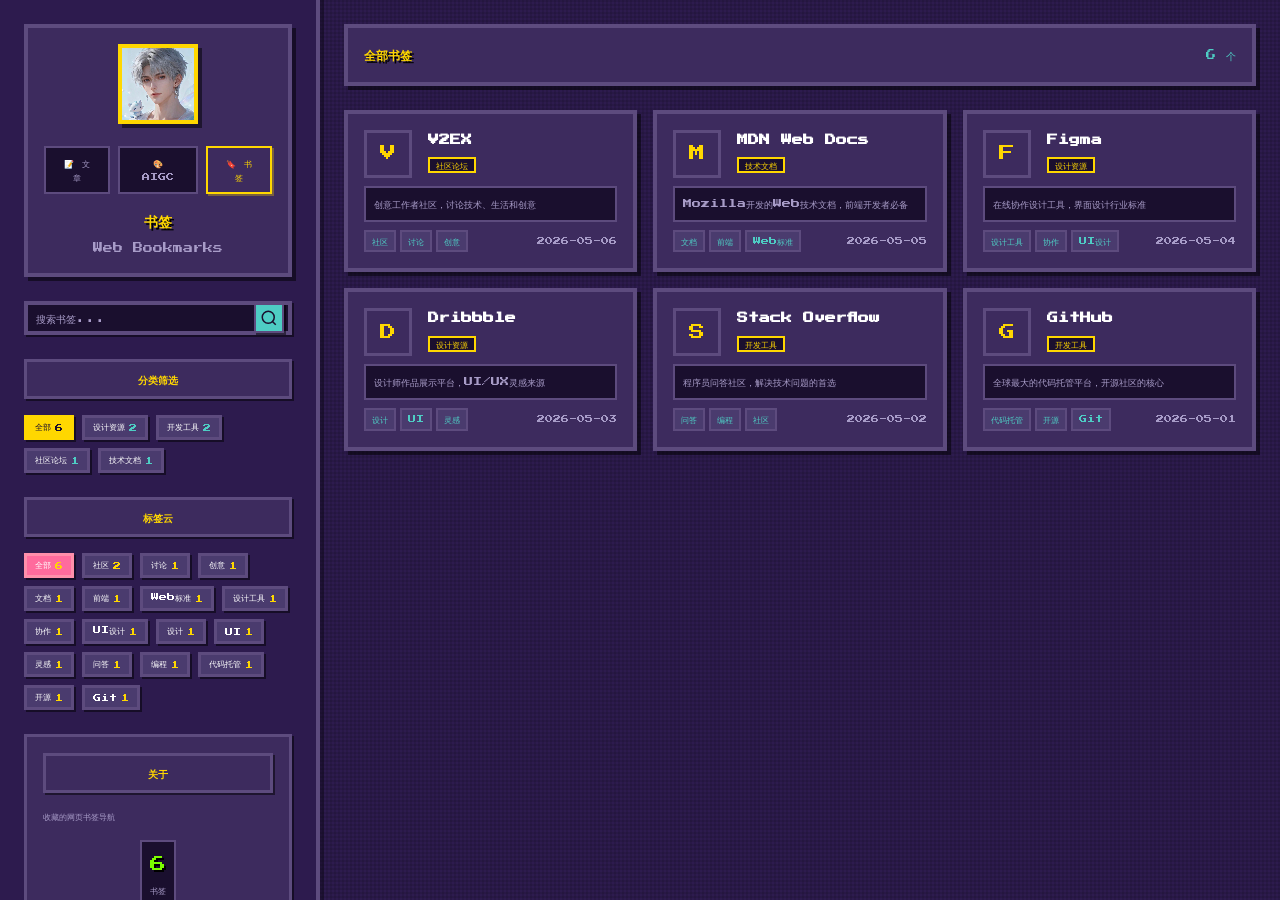
==== bookmarks.html @ ca2dcd01 "first commit" ====
<!DOCTYPE html>
<html lang="zh-CN">
<head>
  <meta charset="UTF-8">
  <meta name="viewport" content="width=device-width, initial-scale=1.0">
  <title>书签 - 我的个人博客</title>
  <link rel="stylesheet" href="css/style.css">
  <link href="https://fonts.googleapis.com/css2?family=Press+Start+2P&display=swap" rel="stylesheet">
</head>
<body>
  <div class="layout">
    <aside class="sidebar">
      <div class="sidebar-header">
        <div class="avatar-container" id="avatarContainer">
          <img src="images/avatar.png" alt="头像" class="avatar" id="avatarImg" onerror="this.style.display='none'">
        </div>
        <nav class="nav-menu">
          <a href="index.html" class="nav-item">📝 文章</a>
          <a href="aigc.html" class="nav-item">🎨 AIGC</a>
          <a href="bookmarks.html" class="nav-item active">🔖 书签</a>
        </nav>
        <h1 class="site-title">书签</h1>
        <p class="site-subtitle">Web Bookmarks</p>
      </div>

      <div class="search-box">
        <input type="text" id="searchInput" placeholder="搜索书签..." class="search-input">
        <button class="search-btn" id="searchBtn">
          <svg width="18" height="18" viewBox="0 0 24 24" fill="none" stroke="currentColor" stroke-width="2">
            <circle cx="11" cy="11" r="8"></circle>
            <path d="m21 21-4.35-4.35"></path>
          </svg>
        </button>
      </div>

      <div class="category-filter-section">
        <h3 class="sidebar-title">分类筛选</h3>
        <div class="category-filter" id="categoryFilter"></div>
      </div>

      <div class="tag-cloud-section">
        <h3 class="sidebar-title">标签云</h3>
        <div class="tag-cloud" id="tagCloud"></div>
      </div>

      <div class="about-section">
        <h3 class="sidebar-title">关于</h3>
        <p class="about-text">收藏的网页书签导航</p>
        <div class="stats">
          <div class="stat-item">
            <span class="stat-number" id="articleCount">0</span>
            <span class="stat-label">书签</span>
          </div>
        </div>
      </div>

      <footer class="sidebar-footer">
        <p>&copy; 2026 我的个人博客</p>
      </footer>
    </aside>

    <main class="main-content">
      <header class="content-header">
        <h2 class="content-title" id="contentTitle">全部书签</h2>
        <span class="content-count" id="contentCount">0 个</span>
      </header>

      <section class="bookmarks-grid" id="articlesList"></section>
    </main>
  </div>

  <aside class="profile-modal" id="profileModal">
    <div class="profile-content">
      <button class="profile-close-btn" id="profileCloseBtn">✕</button>
      <div class="profile-header">
        <div class="profile-title">角色档案</div>
        <div class="profile-subtitle">CHARACTER PROFILE</div>
      </div>
      <div class="profile-body">
        <div class="profile-left">
          <div class="data-line" id="line1"></div>
          <div class="data-line" id="line2"></div>
          <div class="data-line" id="line3"></div>
          <div class="data-line" id="line4"></div>
          <div class="info-item" data-label="昵称">Sparta-Silence</div>
          <div class="info-item" data-label="性别">男</div>
          <div class="info-item" data-label="年龄">23岁</div>
          <div class="info-item" data-label="生日">5月1日</div>
        </div>
        <div class="profile-center">
          <div class="avatar-frame">
            <div class="avatar-glow"></div>
            <img src="images/avatar.png" alt="头像" class="profile-avatar">
          </div>
          <div class="avatar-decoration"></div>
        </div>
        <div class="profile-right">
          <div class="data-line" id="line5"></div>
          <div class="data-line" id="line6"></div>
          <div class="data-line" id="line7"></div>
          <div class="data-line" id="line8"></div>
          <div class="info-item" data-label="邮箱">3291614511@qq.com</div>
          <div class="info-item" data-label="GitHub">暂无</div>
          <div class="info-item" data-label="专业">软件工程</div>
          <div class="info-item" data-label="兴趣">听歌、打游戏</div>
        </div>
      </div>
      <div class="profile-footer">
        <div class="pixel-decoration">◆ ◆ ◆</div>
      </div>
    </div>
  </aside>

  <script src="js/app.js"></script>
</body>
</html>
---- css/style.css ----
@import url('https://fonts.googleapis.com/css2?family=Press+Start+2P&display=swap');

:root {
  /* 像素风格配色 - 复古游戏色调 */
  --color-bg: #2d1b4e;
  --color-bg-dark: #1a0f2e;
  --color-bg-panel: #3d2b5e;
  --color-text: #ffffff;
  --color-text-dim: #a89cc8;
  --color-accent: #ff6b9d;
  --color-accent-hover: #ff8fab;
  --color-secondary: #4ecdc4;
  --color-secondary-hover: #6ee7df;
  --color-tag-bg: #4a3b6e;
  --color-tag-active: #ff6b9d;
  --color-card-bg: #3d2b5e;
  --color-card-border: #5d4b7e;
  --color-divider: #5d4b7e;
  --color-code-bg: #2d1b4e;
  --color-sidebar-bg: #2d1b4e;
  --color-gold: #ffd700;
  --color-green: #7cfc00;
  --color-orange: #ff9f43;
  
  /* 像素字体 */
  --font-pixel: 'Press Start 2P', cursive;
  --font-body: 'Press Start 2P', cursive;
  
  --spacing-xs: 4px;
  --spacing-sm: 8px;
  --spacing-md: 16px;
  --spacing-lg: 24px;
  --spacing-xl: 32px;
  --spacing-2xl: 48px;
  --sidebar-width: 320px;
  
  /* 像素风格 - 无圆角 */
  --radius-sm: 0;
  --radius-md: 0;
  
  /* 像素阴影 */
  --shadow-pixel: 4px 4px 0 rgba(0,0,0,0.5);
  --shadow-pixel-sm: 2px 2px 0 rgba(0,0,0,0.5);
  --shadow-pixel-lg: 6px 6px 0 rgba(0,0,0,0.5);
  
  --transition-fast: 0.1s;
  --transition-base: 0.15s;
}

* {
  margin: 0;
  padding: 0;
  box-sizing: border-box;
  image-rendering: pixelated;
}

body {
  font-family: var(--font-body);
  background-color: var(--color-bg);
  background-image: 
    repeating-linear-gradient(0deg, transparent, transparent 2px, rgba(0,0,0,0.1) 2px, rgba(0,0,0,0.1) 4px),
    repeating-linear-gradient(90deg, transparent, transparent 2px, rgba(0,0,0,0.1) 2px, rgba(0,0,0,0.1) 4px);
  color: var(--color-text);
  line-height: 1.8;
  min-height: 100vh;
  font-size: 12px;
}

/* 像素边框效果 */
.pixel-border {
  border: 4px solid var(--color-card-border);
  box-shadow: var(--shadow-pixel);
}

/* Layout */
.layout {
  display: flex;
  min-height: 100vh;
}

/* Sidebar */
.sidebar {
  width: var(--sidebar-width);
  background: var(--color-sidebar-bg);
  border-right: 4px solid var(--color-card-border);
  padding: var(--spacing-lg);
  display: flex;
  flex-direction: column;
  position: fixed;
  left: 0;
  top: 0;
  bottom: 0;
  overflow-y: auto;
  z-index: 10;
  box-shadow: 4px 0 0 rgba(0,0,0,0.3);
}

.sidebar-header {
  margin-bottom: var(--spacing-lg);
  padding: var(--spacing-md);
  background: var(--color-card-bg);
  border: 4px solid var(--color-card-border);
  box-shadow: var(--shadow-pixel);
  text-align: center;
}

.avatar-container {
  margin-bottom: var(--spacing-md);
}

/* 导航菜单 */
.nav-menu {
  display: flex;
  gap: var(--spacing-sm);
  margin-bottom: var(--spacing-md);
  justify-content: center;
}

.nav-item {
  font-family: var(--font-pixel);
  font-size: 8px;
  color: var(--color-text-dim);
  text-decoration: none;
  padding: var(--spacing-sm) var(--spacing-md);
  border: 2px solid var(--color-card-border);
  background: var(--color-bg-dark);
  transition: all var(--transition-fast);
}

.nav-item:hover {
  color: var(--color-gold);
  border-color: var(--color-gold);
  transform: translateY(-2px);
}

.nav-item.active {
  color: var(--color-gold);
  border-color: var(--color-gold);
  background: var(--color-bg-panel);
  box-shadow: 2px 2px 0 rgba(255, 215, 0, 0.3);
}

.avatar {
  width: 80px;
  height: 80px;
  border: 4px solid var(--color-gold);
  box-shadow: 4px 4px 0 rgba(0,0,0,0.5);
  image-rendering: pixelated;
}

.site-title {
  font-family: var(--font-pixel);
  font-size: 14px;
  color: var(--color-gold);
  text-shadow: 2px 2px 0 #000;
  margin-bottom: var(--spacing-sm);
  line-height: 1.5;
}

.site-subtitle {
  font-size: 10px;
  color: var(--color-text-dim);
}

/* 像素装饰线 */
.pixel-line {
  height: 4px;
  background: repeating-linear-gradient(
    90deg,
    var(--color-accent),
    var(--color-accent) 8px,
    transparent 8px,
    transparent 16px
  );
  margin: var(--spacing-md) 0;
}

/* Search Box */
.search-box {
  position: relative;
  margin-bottom: var(--spacing-lg);
}

.search-input {
  width: 100%;
  padding: var(--spacing-sm);
  padding-right: 40px;
  border: 4px solid var(--color-card-border);
  background: var(--color-bg-dark);
  font-family: var(--font-pixel);
  font-size: 10px;
  color: var(--color-text);
  box-shadow: var(--shadow-pixel-sm);
}

.search-input:focus {
  outline: none;
  border-color: var(--color-accent);
}

.search-input::placeholder {
  color: var(--color-text-dim);
}

.search-btn {
  position: absolute;
  right: 8px;
  top: 50%;
  transform: translateY(-50%);
  background: var(--color-secondary);
  border: 2px solid var(--color-card-border);
  color: var(--color-bg-dark);
  cursor: pointer;
  padding: 4px;
  font-family: var(--font-pixel);
  font-size: 8px;
  box-shadow: 2px 2px 0 rgba(0,0,0,0.5);
}

.search-btn:hover {
  background: var(--color-secondary-hover);
  transform: translateY(-50%) translate(1px, 1px);
  box-shadow: 1px 1px 0 rgba(0,0,0,0.5);
}

/* Sidebar Sections */
.sidebar-title {
  font-family: var(--font-pixel);
  font-size: 10px;
  color: var(--color-gold);
  margin-bottom: var(--spacing-md);
  padding: var(--spacing-sm);
  background: var(--color-card-bg);
  border: 3px solid var(--color-card-border);
  box-shadow: var(--shadow-pixel-sm);
  text-align: center;
}

.ratio-filter-section {
  margin-bottom: var(--spacing-lg);
}

.ratio-filter {
  display: flex;
  flex-wrap: wrap;
  gap: var(--spacing-sm);
}

.ratio-filter-item {
  display: flex;
  align-items: center;
  justify-content: center;
  padding: var(--spacing-xs) var(--spacing-sm);
  border: 3px solid var(--color-card-border);
  background: var(--color-tag-bg);
  cursor: pointer;
  font-size: 8px;
  font-family: var(--font-pixel);
  color: var(--color-text);
  box-shadow: var(--shadow-pixel-sm);
  transition: all var(--transition-fast);
  min-width: 40px;
}

.ratio-filter-item:hover {
  transform: translate(1px, 1px);
  box-shadow: 1px 1px 0 rgba(0,0,0,0.5);
  border-color: var(--color-secondary);
}

.ratio-filter-item.active {
  background: var(--color-secondary);
  border-color: var(--color-secondary-hover);
  color: var(--color-bg-dark);
}

.tag-cloud-section {
  margin-bottom: var(--spacing-lg);
}

.tag-cloud {
  display: flex;
  flex-wrap: wrap;
  gap: var(--spacing-sm);
}

.tag-cloud-item {
  display: flex;
  align-items: center;
  gap: var(--spacing-xs);
  padding: var(--spacing-xs) var(--spacing-sm);
  border: 3px solid var(--color-card-border);
  background: var(--color-tag-bg);
  cursor: pointer;
  font-size: 8px;
  font-family: var(--font-pixel);
  color: var(--color-text);
  box-shadow: var(--shadow-pixel-sm);
  transition: all var(--transition-fast);
}

.tag-cloud-item:hover {
  transform: translate(1px, 1px);
  box-shadow: 1px 1px 0 rgba(0,0,0,0.5);
  border-color: var(--color-accent);
}

.tag-cloud-item.active {
  background: var(--color-accent);
  border-color: var(--color-accent-hover);
}

.tag-cloud-item .tag-count {
  font-size: 8px;
  color: var(--color-gold);
}

/* About Section */
.about-section {
  margin-bottom: var(--spacing-lg);
  padding: var(--spacing-md);
  background: var(--color-card-bg);
  border: 3px solid var(--color-card-border);
  box-shadow: var(--shadow-pixel-sm);
}

.about-text {
  font-size: 8px;
  color: var(--color-text-dim);
  line-height: 1.8;
  margin-bottom: var(--spacing-md);
}

.stats {
  display: flex;
  gap: var(--spacing-md);
  justify-content: center;
}

.stat-item {
  display: flex;
  flex-direction: column;
  align-items: center;
  padding: var(--spacing-sm);
  background: var(--color-bg-dark);
  border: 2px solid var(--color-card-border);
}

.stat-number {
  font-family: var(--font-pixel);
  font-size: 16px;
  color: var(--color-green);
  text-shadow: 2px 2px 0 #000;
}

.stat-label {
  font-size: 8px;
  color: var(--color-text-dim);
  margin-top: 4px;
}

/* Sidebar Footer */
.sidebar-footer {
  margin-top: auto;
  padding: var(--spacing-md);
  background: var(--color-card-bg);
  border: 3px solid var(--color-card-border);
  box-shadow: var(--shadow-pixel-sm);
  font-size: 8px;
  color: var(--color-text-dim);
  text-align: center;
}

/* Main Content */
.main-content {
  flex: 1;
  margin-left: var(--sidebar-width);
  padding: var(--spacing-lg);
  max-width: calc(100% - var(--sidebar-width));
}

.content-header {
  display: flex;
  justify-content: space-between;
  align-items: center;
  margin-bottom: var(--spacing-lg);
  padding: var(--spacing-md);
  background: var(--color-card-bg);
  border: 4px solid var(--color-card-border);
  box-shadow: var(--shadow-pixel);
}

.content-title {
  font-family: var(--font-pixel);
  font-size: 12px;
  color: var(--color-gold);
  text-shadow: 2px 2px 0 #000;
}

.content-count {
  font-size: 10px;
  color: var(--color-secondary);
}

/* Articles List */
.articles-list {
  display: flex;
  flex-direction: column;
  gap: var(--spacing-md);
}

.article-item {
  background: var(--color-card-bg);
  border: 4px solid var(--color-card-border);
  padding: var(--spacing-md);
  cursor: pointer;
  box-shadow: var(--shadow-pixel);
  transition: all var(--transition-base);
  animation: pixelFadeIn 0.3s steps(3) backwards;
}

.article-item:hover {
  transform: translate(2px, 2px);
  box-shadow: 2px 2px 0 rgba(0,0,0,0.5);
  border-color: var(--color-accent);
}

.article-item-header {
  display: flex;
  justify-content: space-between;
  align-items: center;
  margin-bottom: var(--spacing-sm);
  padding-bottom: var(--spacing-xs);
  border-bottom: 2px dashed var(--color-card-border);
}

.article-item-date {
  font-size: 8px;
  color: var(--color-text-dim);
}

.article-item-tags {
  display: flex;
  gap: var(--spacing-xs);
}

.article-item-tag {
  font-size: 8px;
  padding: 2px 6px;
  background: var(--color-tag-bg);
  color: var(--color-secondary);
  border: 2px solid var(--color-card-border);
}

.article-item-title {
  font-family: var(--font-pixel);
  font-size: 11px;
  color: var(--color-text);
  margin-bottom: var(--spacing-sm);
  line-height: 1.6;
}

.article-item-summary {
  color: var(--color-text-dim);
  font-size: 9px;
  margin-bottom: var(--spacing-sm);
  line-height: 1.8;
}

.article-item-footer {
  display: flex;
  justify-content: flex-end;
}

.read-more {
  font-size: 8px;
  color: var(--color-accent);
  background: var(--color-bg-dark);
  padding: 4px 8px;
  border: 2px solid var(--color-accent);
}

.article-item:hover .read-more {
  background: var(--color-accent);
  color: var(--color-bg-dark);
}

/* No Articles */
.no-articles {
  text-align: center;
  padding: var(--spacing-xl);
  background: var(--color-card-bg);
  border: 4px solid var(--color-card-border);
  box-shadow: var(--shadow-pixel);
}

.no-articles p {
  font-size: 10px;
  color: var(--color-text-dim);
  margin-bottom: var(--spacing-md);
}

.reset-btn {
  padding: var(--spacing-sm) var(--spacing-md);
  background: var(--color-accent);
  color: var(--color-bg-dark);
  border: 3px solid var(--color-accent-hover);
  cursor: pointer;
  font-family: var(--font-pixel);
  font-size: 10px;
  box-shadow: var(--shadow-pixel-sm);
  transition: all var(--transition-fast);
}

.reset-btn:hover {
  transform: translate(1px, 1px);
  box-shadow: 1px 1px 0 rgba(0,0,0,0.5);
}

/* Article Detail Panel */
.article-detail {
  position: fixed;
  inset: 0;
  width: 100%;
  height: 100vh;
  background: var(--color-bg);
  background-image: 
    repeating-linear-gradient(0deg, transparent, transparent 2px, rgba(0,0,0,0.1) 2px, rgba(0,0,0,0.1) 4px),
    repeating-linear-gradient(90deg, transparent, transparent 2px, rgba(0,0,0,0.1) 2px, rgba(0,0,0,0.1) 4px);
  z-index: 100;
  overflow-y: auto;
  opacity: 0;
  visibility: hidden;
  transition: opacity var(--transition-base), visibility var(--transition-base);
}

.article-detail.active {
  opacity: 1;
  visibility: visible;
}

.detail-content {
  max-width: 900px;
  margin: 0 auto;
  padding: var(--spacing-xl);
  position: relative;
}

.close-btn {
  position: fixed;
  top: var(--spacing-lg);
  right: var(--spacing-lg);
  width: 48px;
  height: 48px;
  border: 4px solid var(--color-card-border);
  background: var(--color-accent);
  cursor: pointer;
  color: var(--color-bg-dark);
  font-family: var(--font-pixel);
  font-size: 12px;
  box-shadow: var(--shadow-pixel);
  z-index: 101;
  display: flex;
  align-items: center;
  justify-content: center;
}

.close-btn:hover {
  background: var(--color-accent-hover);
  transform: translate(2px, 2px);
  box-shadow: 2px 2px 0 rgba(0,0,0,0.5);
}

.detail-body {
  padding-top: var(--spacing-lg);
}

.detail-header {
  margin-bottom: var(--spacing-lg);
  padding: var(--spacing-md);
  background: var(--color-card-bg);
  border: 4px solid var(--color-card-border);
  box-shadow: var(--shadow-pixel);
}

.detail-title {
  font-family: var(--font-pixel);
  font-size: 14px;
  color: var(--color-gold);
  margin-bottom: var(--spacing-sm);
  line-height: 1.6;
  text-shadow: 2px 2px 0 #000;
}

.detail-meta {
  display: flex;
  align-items: center;
  gap: var(--spacing-md);
  color: var(--color-text-dim);
  font-size: 8px;
}

/* Article Content Styles */
.article-content {
  font-size: 10px;
  line-height: 1.8;
}

.article-content h1,
.article-content h2,
.article-content h3 {
  font-family: var(--font-pixel);
  margin: var(--spacing-lg) 0 var(--spacing-md);
  color: var(--color-gold);
  text-shadow: 2px 2px 0 #000;
  padding: var(--spacing-sm);
  background: var(--color-card-bg);
  border: 3px solid var(--color-card-border);
  box-shadow: var(--shadow-pixel-sm);
}

.article-content h1 {
  font-size: 12px;
}

.article-content h2 {
  font-size: 11px;
}

.article-content h3 {
  font-size: 10px;
}

.article-content p {
  margin-bottom: var(--spacing-md);
  padding: var(--spacing-sm);
  background: var(--color-card-bg);
  border: 2px solid var(--color-card-border);
}

.article-content blockquote {
  border: 4px solid var(--color-accent);
  padding: var(--spacing-md);
  margin: var(--spacing-md) 0;
  background: var(--color-bg-panel);
  color: var(--color-text-dim);
  font-style: normal;
  box-shadow: var(--shadow-pixel-sm);
}

.article-content pre {
  background: var(--color-bg-dark);
  border: 3px solid var(--color-card-border);
  padding: var(--spacing-md);
  overflow-x: auto;
  margin: var(--spacing-md) 0;
  box-shadow: var(--shadow-pixel-sm);
}

.article-content code {
  font-family: var(--font-pixel);
  font-size: 8px;
  color: var(--color-green);
}

.article-content p code {
  background: var(--color-bg-dark);
  padding: 2px 6px;
  border: 2px solid var(--color-card-border);
}

.article-content ul,
.article-content ol {
  margin: var(--spacing-md) 0;
  padding-left: var(--spacing-lg);
  background: var(--color-card-bg);
  border: 2px solid var(--color-card-border);
  padding: var(--spacing-md) var(--spacing-md) var(--spacing-md) var(--spacing-xl);
}

.article-content li {
  margin-bottom: var(--spacing-xs);
  color: var(--color-text-dim);
}

.article-content li::marker {
  color: var(--color-accent);
}

.article-content table {
  width: 100%;
  border-collapse: separate;
  border-spacing: 0;
  margin: var(--spacing-md) 0;
  font-size: 8px;
  border: 3px solid var(--color-card-border);
  box-shadow: var(--shadow-pixel-sm);
}

.article-content th,
.article-content td {
  padding: var(--spacing-sm);
  border: 2px solid var(--color-card-border);
  text-align: left;
}

.article-content th {
  background: var(--color-bg-dark);
  color: var(--color-gold);
  font-weight: normal;
}

.article-content td {
  background: var(--color-card-bg);
}

/* Animations */
@keyframes pixelFadeIn {
  0% {
    opacity: 0;
    transform: translateY(-10px);
  }
  50% {
    opacity: 0.5;
  }
  100% {
    opacity: 1;
    transform: translateY(0);
  }
}

/* Pixel Art Decorations */
.pixel-corner {
  position: absolute;
  width: 16px;
  height: 16px;
}

.pixel-corner::before,
.pixel-corner::after {
  content: '';
  position: absolute;
  background: var(--color-accent);
}

/* Scrollbar Styling */
::-webkit-scrollbar {
  width: 12px;
}

::-webkit-scrollbar-track {
  background: var(--color-bg-dark);
  border: 2px solid var(--color-card-border);
}

::-webkit-scrollbar-thumb {
  background: var(--color-accent);
  border: 2px solid var(--color-card-border);
}

::-webkit-scrollbar-thumb:hover {
  background: var(--color-accent-hover);
}

/* Responsive */
@media (max-width: 900px) {
  .sidebar {
    width: 100%;
    position: relative;
    border-right: none;
    border-bottom: 4px solid var(--color-card-border);
    box-shadow: 0 4px 0 rgba(0,0,0,0.3);
  }

  .layout {
    flex-direction: column;
  }

  .main-content {
    margin-left: 0;
    max-width: 100%;
    padding: var(--spacing-md);
  }

  .sidebar-footer {
    display: none;
  }
}

@media (max-width: 600px) {
  :root {
    --sidebar-width: 100%;
  }
  
  .sidebar {
    padding: var(--spacing-md);
  }

  .main-content {
    padding: var(--spacing-sm);
  }

  .content-header {
    flex-direction: column;
    align-items: flex-start;
    gap: var(--spacing-sm);
  }

  .article-item-header {
    flex-direction: column;
    align-items: flex-start;
    gap: var(--spacing-xs);
  }

  .detail-title {
    font-size: 11px;
  }

  .close-btn {
    top: var(--spacing-sm);
    right: var(--spacing-sm);
    width: 40px;
    height: 40px;
    font-size: 10px;
  }
}

/* AIGC 图文卡片 */
.aigc-card {
  background: var(--color-card-bg);
  border: 4px solid var(--color-card-border);
  box-shadow: var(--shadow-pixel);
  overflow: hidden;
  display: flex;
  flex-direction: row;
  animation: pixelFadeIn 0.3s steps(3) backwards;
  transition: all var(--transition-base);
}

.aigc-card:hover {
  transform: translate(2px, 2px);
  box-shadow: 2px 2px 0 rgba(0,0,0,0.5);
  border-color: var(--color-accent);
}

.aigc-card-image-wrapper {
  flex-shrink: 0;
  width: 280px;
  overflow: hidden;
  border-right: 4px solid var(--color-card-border);
  background: var(--color-bg-dark);
  display: flex;
  align-items: center;
  justify-content: center;
  position: relative;
}

.aigc-card-image-wrapper.ratio-3-4 {
  aspect-ratio: 3 / 4;
}

.aigc-card-image-wrapper.ratio-9-16 {
  aspect-ratio: 9 / 16;
}

.aigc-card-image-wrapper.ratio-1-1 {
  aspect-ratio: 1 / 1;
}

.aigc-card-image-wrapper.ratio-16-9 {
  aspect-ratio: 16 / 9;
}

.aigc-card-image {
  width: 100%;
  height: 100%;
  object-fit: cover;
  display: block;
  image-rendering: auto;
}

.aigc-card-ratio-badge {
  position: absolute;
  top: 4px;
  right: 4px;
  font-family: var(--font-pixel);
  font-size: 7px;
  color: var(--color-bg-dark);
  background: var(--color-accent);
  border: 2px solid var(--color-bg-dark);
  padding: 2px 4px;
  box-shadow: 2px 2px 0 rgba(0,0,0,0.5);
}

.aigc-card-body {
  flex: 1;
  padding: var(--spacing-md);
  display: flex;
  flex-direction: column;
  gap: var(--spacing-sm);
  min-width: 0;
  min-height: 0;
}

.aigc-card-header {
  display: flex;
  justify-content: space-between;
  align-items: center;
  gap: var(--spacing-sm);
}

.aigc-card-category {
  display: inline-block;
  font-size: 8px;
  color: var(--color-gold);
  background: var(--color-bg-dark);
  border: 2px solid var(--color-gold);
  padding: 2px 8px;
  text-transform: uppercase;
  letter-spacing: 1px;
}

.aigc-card-date {
  font-size: 8px;
  color: var(--color-text-dim);
  white-space: nowrap;
}

.aigc-card-title {
  font-family: var(--font-pixel);
  font-size: 12px;
  color: var(--color-text);
  line-height: 1.6;
  margin: 0;
}

.aigc-card-tags {
  display: flex;
  flex-wrap: wrap;
  gap: var(--spacing-xs);
}

.aigc-card-prompt {
  background: var(--color-bg-dark);
  border: 2px solid var(--color-card-border);
  padding: var(--spacing-sm);
  font-size: 8px;
  line-height: 1.8;
  flex: 1;
  min-height: 60px;
  max-height: none;
  overflow-y: auto;
}

.aigc-card-prompt-label {
  color: var(--color-accent);
  flex-shrink: 0;
}

.aigc-card-prompt-text {
  color: var(--color-text-dim);
  word-break: break-all;
}

.aigc-copy-btn {
  margin-top: auto;
  align-self: flex-start;
  padding: var(--spacing-sm) var(--spacing-md);
  background: var(--color-secondary);
  border: 3px solid var(--color-card-border);
  color: var(--color-bg-dark);
  font-family: var(--font-pixel);
  font-size: 8px;
  cursor: pointer;
  box-shadow: var(--shadow-pixel-sm);
  transition: all var(--transition-fast);
  letter-spacing: 1px;
}

.aigc-copy-btn:hover {
  background: var(--color-secondary-hover);
  transform: translate(1px, 1px);
  box-shadow: 1px 1px 0 rgba(0,0,0,0.5);
}

.aigc-copy-btn.copied {
  background: var(--color-green);
  border-color: var(--color-green);
  color: var(--color-bg-dark);
}

@media (max-width: 768px) {
  .aigc-card {
    flex-direction: column;
  }

  .aigc-card-image-wrapper {
    width: 100%;
    border-right: none;
    border-bottom: 4px solid var(--color-card-border);
  }

  .aigc-card-image-wrapper.ratio-3-4 {
    max-height: 400px;
  }

  .aigc-card-image-wrapper.ratio-9-16 {
    max-height: 500px;
  }

  .aigc-card-image-wrapper.ratio-1-1 {
    max-height: 350px;
  }

  .aigc-card-image-wrapper.ratio-16-9 {
    max-height: 300px;
  }
}

.category-filter-section {
  margin-bottom: var(--spacing-lg);
}

.category-filter {
  display: flex;
  flex-wrap: wrap;
  gap: var(--spacing-sm);
}

.category-filter-item {
  display: flex;
  align-items: center;
  gap: var(--spacing-xs);
  padding: var(--spacing-xs) var(--spacing-sm);
  border: 3px solid var(--color-card-border);
  background: var(--color-tag-bg);
  cursor: pointer;
  font-size: 8px;
  font-family: var(--font-pixel);
  color: var(--color-text);
  box-shadow: var(--shadow-pixel-sm);
  transition: all var(--transition-fast);
}

.category-filter-item:hover {
  transform: translate(1px, 1px);
  box-shadow: 1px 1px 0 rgba(0,0,0,0.5);
  border-color: var(--color-gold);
}

.category-filter-item.active {
  background: var(--color-gold);
  border-color: var(--color-gold);
  color: var(--color-bg-dark);
}

.category-filter-item .category-count {
  font-size: 8px;
  color: var(--color-secondary);
}

.category-filter-item.active .category-count {
  color: var(--color-bg-dark);
}

/* Bookmark Cards */
.bookmark-card {
  display: block;
  background: var(--color-card-bg);
  border: 4px solid var(--color-card-border);
  padding: var(--spacing-md);
  text-decoration: none;
  box-shadow: var(--shadow-pixel);
  transition: all var(--transition-base);
  animation: pixelFadeIn 0.3s steps(3) backwards;
}

.bookmark-card:hover {
  transform: translate(2px, 2px);
  box-shadow: 2px 2px 0 rgba(0,0,0,0.5);
  border-color: var(--color-accent);
}

.bookmark-card-header {
  display: flex;
  align-items: center;
  gap: var(--spacing-md);
  margin-bottom: var(--spacing-sm);
}

.bookmark-icon-wrapper {
  width: 48px;
  height: 48px;
  border: 3px solid var(--color-card-border);
  background: var(--color-bg-panel);
  display: flex;
  align-items: center;
  justify-content: center;
  flex-shrink: 0;
}

.bookmark-icon {
  width: 32px;
  height: 32px;
  object-fit: contain;
}

.bookmark-icon-fallback {
  width: 32px;
  height: 32px;
  display: flex;
  align-items: center;
  justify-content: center;
  font-family: var(--font-pixel);
  font-size: 16px;
  color: var(--color-gold);
  background: var(--color-bg-panel);
}

.bookmark-info {
  flex: 1;
  min-width: 0;
}

.bookmark-title {
  font-family: var(--font-pixel);
  font-size: 11px;
  color: var(--color-text);
  margin-bottom: var(--spacing-xs);
  line-height: 1.5;
}

.bookmark-category {
  font-size: 8px;
  color: var(--color-gold);
  background: var(--color-bg-dark);
  border: 2px solid var(--color-gold);
  padding: 2px 6px;
}

.bookmark-description {
  font-size: 9px;
  color: var(--color-text-dim);
  line-height: 1.8;
  margin-bottom: var(--spacing-sm);
  padding: var(--spacing-sm);
  background: var(--color-bg-dark);
  border: 2px solid var(--color-card-border);
}

.bookmark-footer {
  display: flex;
  justify-content: space-between;
  align-items: center;
}

.bookmark-tags {
  display: flex;
  flex-wrap: wrap;
  gap: var(--spacing-xs);
}

.bookmark-tag {
  font-size: 8px;
  padding: 2px 6px;
  background: var(--color-tag-bg);
  color: var(--color-secondary);
  border: 2px solid var(--color-card-border);
}

.bookmark-date {
  font-size: 8px;
  color: var(--color-text-dim);
}

/* Bookmarks Grid Layout */
.bookmarks-grid {
  display: grid;
  grid-template-columns: repeat(3, 1fr);
  gap: var(--spacing-md);
}

@media (max-width: 1200px) {
  .bookmarks-grid {
    grid-template-columns: repeat(2, 1fr);
  }
}

@media (max-width: 768px) {
  .bookmarks-grid {
    grid-template-columns: 1fr;
  }
}

/* Profile Modal - RPG Character Style */
.profile-modal {
  position: fixed;
  inset: 0;
  background: rgba(0, 0, 0, 0.85);
  z-index: 200;
  display: flex;
  align-items: center;
  justify-content: center;
  opacity: 0;
  visibility: hidden;
  transition: opacity 0.3s, visibility 0.3s;
}

.profile-modal.active {
  opacity: 1;
  visibility: visible;
}

.profile-content {
  background: var(--color-bg-panel);
  border: 6px solid var(--color-gold);
  box-shadow: 
    0 0 0 4px var(--color-bg-dark),
    0 0 0 8px var(--color-gold),
    0 0 40px rgba(255, 215, 0, 0.3),
    inset 0 0 60px rgba(0, 0, 0, 0.5);
  padding: var(--spacing-xl);
  max-width: 700px;
  width: 90%;
  position: relative;
  image-rendering: pixelated;
}

.profile-content::before {
  content: '';
  position: absolute;
  top: -10px;
  left: -10px;
  right: -10px;
  bottom: -10px;
  border: 2px dashed var(--color-accent);
  pointer-events: none;
  animation: borderPulse 2s infinite;
}

@keyframes borderPulse {
  0%, 100% { opacity: 0.5; }
  50% { opacity: 1; }
}

.profile-close-btn {
  position: absolute;
  top: -20px;
  right: -20px;
  width: 40px;
  height: 40px;
  background: var(--color-accent);
  border: 4px solid var(--color-bg-dark);
  color: white;
  font-size: 16px;
  cursor: pointer;
  box-shadow: 4px 4px 0 rgba(0,0,0,0.5);
  z-index: 10;
}

.profile-close-btn:hover {
  background: var(--color-accent-hover);
  transform: translate(2px, 2px);
  box-shadow: 2px 2px 0 rgba(0,0,0,0.5);
}

.profile-header {
  text-align: center;
  margin-bottom: var(--spacing-xl);
  padding-bottom: var(--spacing-md);
  border-bottom: 4px double var(--color-gold);
}

.profile-title {
  font-family: var(--font-pixel);
  font-size: 16px;
  color: var(--color-gold);
  text-shadow: 
    3px 3px 0 var(--color-bg-dark),
    -1px -1px 0 var(--color-bg-dark),
    1px -1px 0 var(--color-bg-dark),
    -1px 1px 0 var(--color-bg-dark),
    1px 1px 0 var(--color-bg-dark);
  margin-bottom: var(--spacing-sm);
}

.profile-subtitle {
  font-size: 8px;
  color: var(--color-text-dim);
  letter-spacing: 4px;
}

.profile-body {
  display: flex;
  gap: var(--spacing-lg);
  align-items: center;
  justify-content: center;
}

.profile-left,
.profile-right {
  flex: 1;
  display: flex;
  flex-direction: column;
  gap: var(--spacing-md);
  position: relative;
}

.profile-center {
  display: flex;
  flex-direction: column;
  align-items: center;
  gap: var(--spacing-md);
}

.avatar-frame {
  position: relative;
  width: 120px;
  height: 120px;
  border: 6px solid var(--color-gold);
  background: var(--color-bg-dark);
  box-shadow: 
    0 0 20px rgba(255, 215, 0, 0.5),
    inset 0 0 20px rgba(0, 0, 0, 0.5);
}

.avatar-glow {
  position: absolute;
  inset: -10px;
  border: 2px solid var(--color-accent);
  opacity: 0;
  animation: avatarGlow 2s infinite;
}

@keyframes avatarGlow {
  0%, 100% { 
    opacity: 0;
    transform: scale(1);
  }
  50% { 
    opacity: 0.8;
    transform: scale(1.05);
  }
}

.profile-avatar {
  width: 100%;
  height: 100%;
  object-fit: cover;
  image-rendering: pixelated;
}

.avatar-decoration {
  width: 60px;
  height: 8px;
  background: linear-gradient(90deg, transparent, var(--color-gold), transparent);
  animation: decorationPulse 1.5s infinite;
}

@keyframes decorationPulse {
  0%, 100% { opacity: 0.3; }
  50% { opacity: 1; }
}

/* Data Lines - Animated connection lines */
.data-line {
  position: absolute;
  height: 2px;
  background: linear-gradient(90deg, var(--color-accent), var(--color-gold), var(--color-accent));
  opacity: 0;
  animation: dataStream 2s infinite;
}

.profile-left .data-line {
  right: -20px;
  width: 40px;
}

.profile-right .data-line {
  left: -20px;
  width: 40px;
}

.data-line:nth-child(1) { top: 15px; animation-delay: 0s; }
.data-line:nth-child(2) { top: 55px; animation-delay: 0.3s; }
.data-line:nth-child(3) { top: 95px; animation-delay: 0.6s; }
.data-line:nth-child(4) { top: 135px; animation-delay: 0.9s; }

@keyframes dataStream {
  0% { 
    opacity: 0;
    transform: scaleX(0);
  }
  50% { 
    opacity: 1;
    transform: scaleX(1);
  }
  100% { 
    opacity: 0;
    transform: scaleX(0);
  }
}

/* Info Items */
.info-item {
  background: var(--color-bg-dark);
  border: 3px solid var(--color-card-border);
  padding: var(--spacing-sm) var(--spacing-md);
  font-size: 9px;
  position: relative;
  box-shadow: 3px 3px 0 rgba(0,0,0,0.3);
}

.info-item::before {
  content: attr(data-label);
  position: absolute;
  top: -8px;
  left: 8px;
  background: var(--color-accent);
  color: white;
  font-size: 7px;
  padding: 2px 6px;
  border: 2px solid var(--color-bg-dark);
}

.profile-left .info-item {
  text-align: right;
  padding-right: var(--spacing-lg);
}

.profile-right .info-item {
  text-align: left;
  padding-left: var(--spacing-lg);
}

.profile-left .info-item::before {
  right: 8px;
  left: auto;
}

.profile-footer {
  text-align: center;
  margin-top: var(--spacing-xl);
  padding-top: var(--spacing-md);
}

.pixel-decoration {
  font-size: 12px;
  color: var(--color-gold);
  animation: decorationBlink 1s infinite;
}

@keyframes decorationBlink {
  0%, 100% { opacity: 0.5; }
  50% { opacity: 1; }
}

/* Avatar click hint */
.avatar-container {
  cursor: pointer;
  position: relative;
}

.avatar-container::after {
  content: '点击查看档案';
  position: absolute;
  bottom: -20px;
  left: 50%;
  transform: translateX(-50%);
  font-size: 7px;
  color: var(--color-gold);
  opacity: 0;
  transition: opacity 0.3s;
  white-space: nowrap;
}

.avatar-container:hover::after {
  opacity: 1;
}

/* Responsive Profile Modal */
@media (max-width: 600px) {
  .profile-body {
    flex-direction: column;
    gap: var(--spacing-md);
  }
  
  .profile-left,
  .profile-right {
    width: 100%;
  }
  
  .data-line {
    display: none;
  }
  
  .profile-content {
    padding: var(--spacing-md);
    margin: var(--spacing-md);
  }
  
  .profile-title {
    font-size: 12px;
  }
}
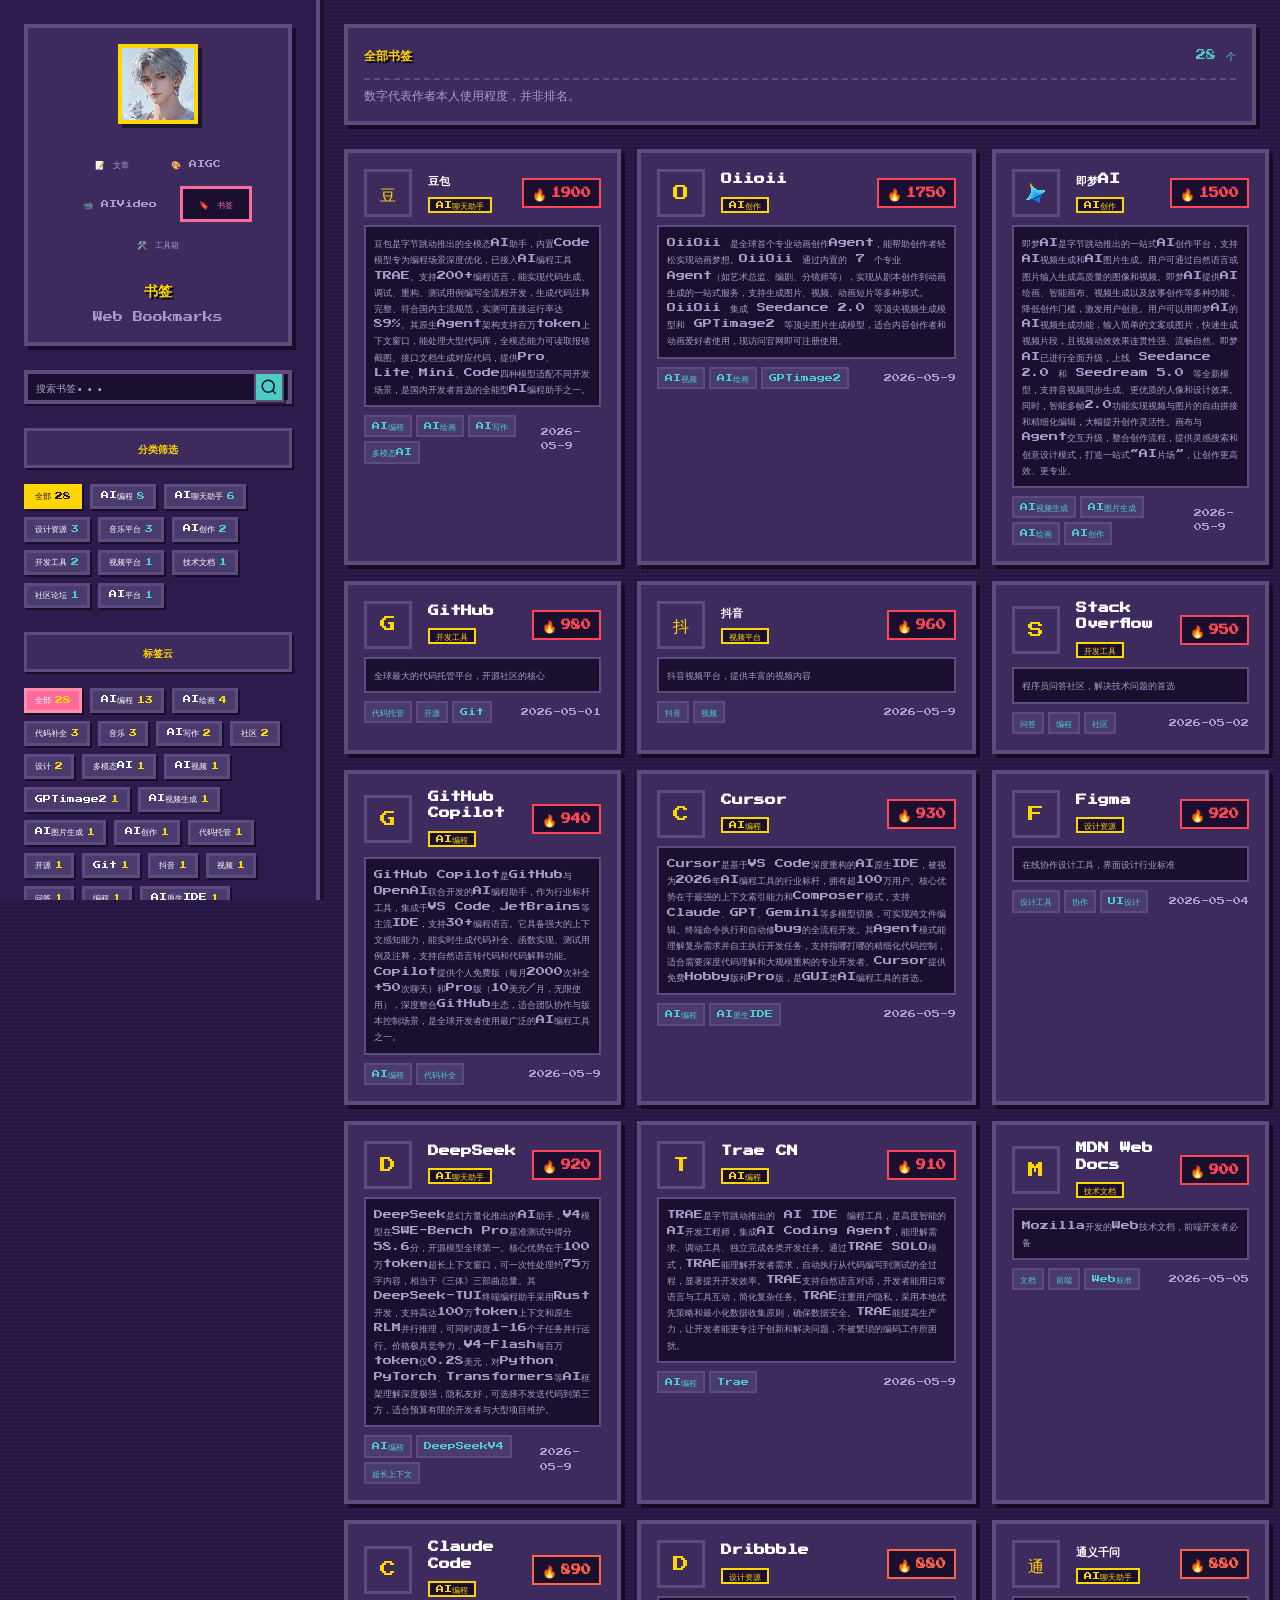
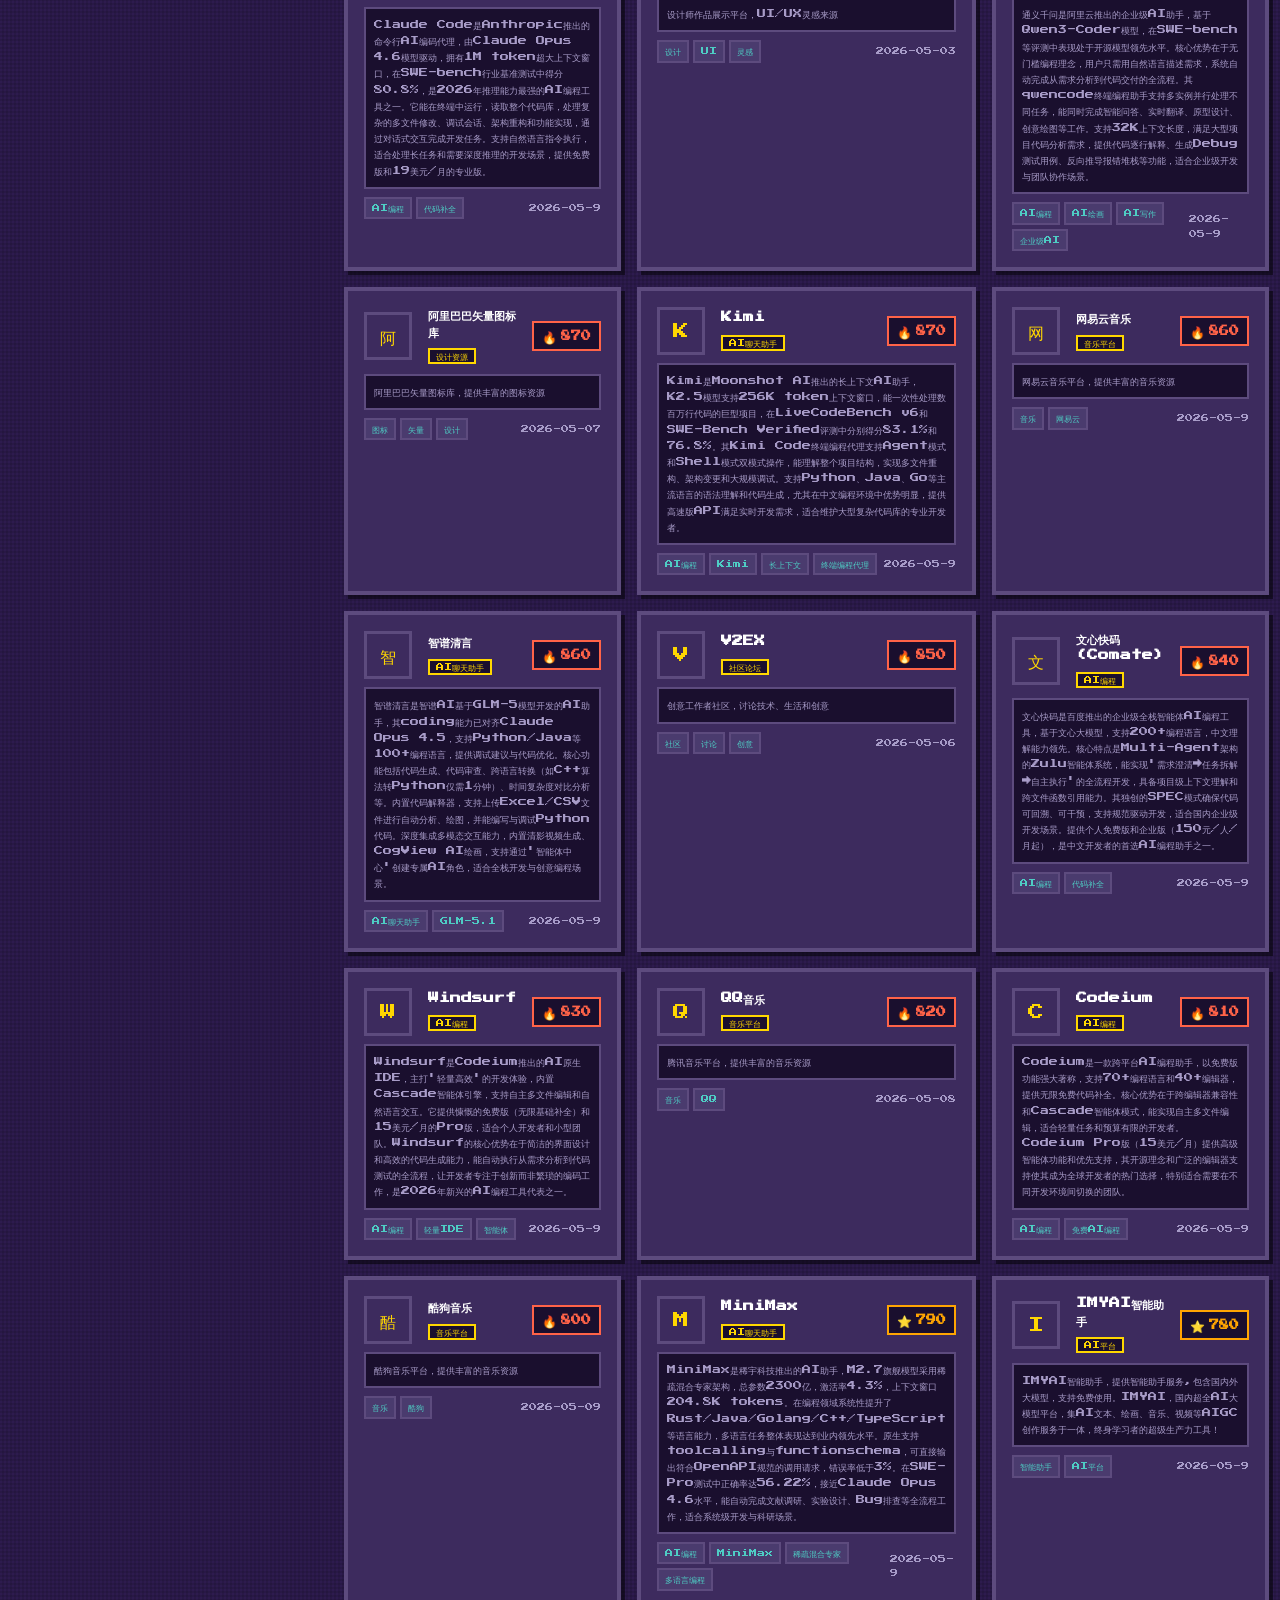
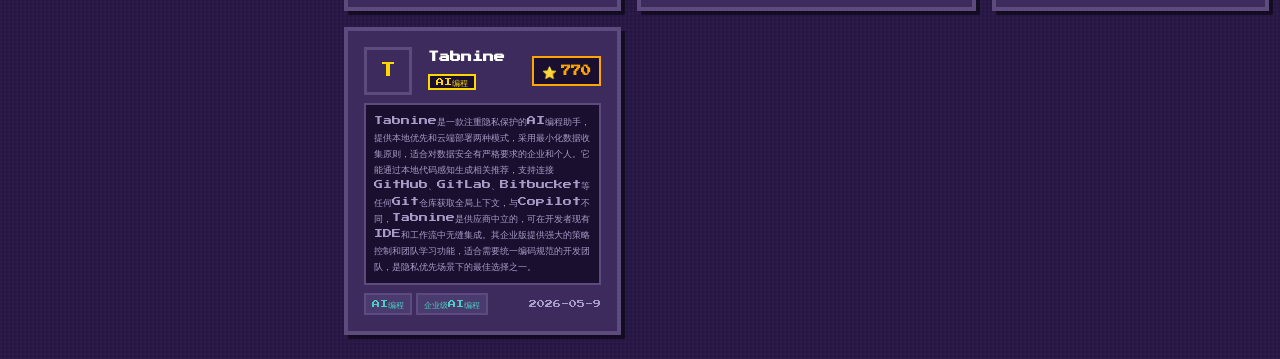
==== commit ddcc3bbf: "feat: 新增AIVideo视频展示页面及相关功能 - 新增aivideo.html视频展示页面，包含完整的侧边栏和主内容区 - 创建data/aivideo.json视频数据文件，添加4条示例视频" ====
--- a/bookmarks.html
+++ b/bookmarks.html
@@ -3,7 +3,7 @@
 <head>
   <meta charset="UTF-8">
   <meta name="viewport" content="width=device-width, initial-scale=1.0">
-  <title>书签 - 我的个人博客</title>
+  <title>书签 - 我的个人网站</title>
   <link rel="stylesheet" href="css/style.css">
   <link href="https://fonts.googleapis.com/css2?family=Press+Start+2P&display=swap" rel="stylesheet">
 </head>
@@ -17,7 +17,9 @@
         <nav class="nav-menu">
           <a href="index.html" class="nav-item">📝 文章</a>
           <a href="aigc.html" class="nav-item">🎨 AIGC</a>
+          <a href="aivideo.html" class="nav-item">📹 AIVideo</a>
           <a href="bookmarks.html" class="nav-item active">🔖 书签</a>
+          <a href="tools.html" class="nav-item">🛠️ 工具箱</a>
         </nav>
         <h1 class="site-title">书签</h1>
         <p class="site-subtitle">Web Bookmarks</p>
@@ -55,7 +57,7 @@
       </div>
 
       <footer class="sidebar-footer">
-        <p>&copy; 2026 我的个人博客</p>
+        <p>&copy; 2026 我的个人网站</p>
       </footer>
     </aside>
 
@@ -63,6 +65,7 @@
       <header class="content-header">
         <h2 class="content-title" id="contentTitle">全部书签</h2>
         <span class="content-count" id="contentCount">0 个</span>
+        <p class="content-notice">数字代表作者本人使用程度，并非排名。</p>
       </header>
 
       <section class="bookmarks-grid" id="articlesList"></section>
--- a/css/style.css
+++ b/css/style.css
@@ -111,33 +111,53 @@
 /* 导航菜单 */
 .nav-menu {
   display: flex;
-  gap: var(--spacing-sm);
+  flex-direction: column;
+  gap: var(--spacing-xs);
   margin-bottom: var(--spacing-md);
-  justify-content: center;
+}
+
+@media (min-width: 769px) {
+  .nav-menu {
+    flex-direction: row;
+    flex-wrap: wrap;
+    justify-content: center;
+  }
 }
 
 .nav-item {
-  font-family: var(--font-pixel);
-  font-size: 8px;
+  display: block;
+  padding: var(--spacing-sm) var(--spacing-md);
   color: var(--color-text-dim);
   text-decoration: none;
-  padding: var(--spacing-sm) var(--spacing-md);
-  border: 2px solid var(--color-card-border);
+  font-size: 10px;
+  font-family: var(--font-pixel);
+  border: 3px solid transparent;
+  transition: all var(--transition-fast);
+  text-align: center;
+}
+
+.nav-item:hover,
+.nav-item.active {
+  color: var(--color-text);
+  border-color: var(--color-card-border);
   background: var(--color-bg-dark);
-  transition: all var(--transition-fast);
-}
-
-.nav-item:hover {
-  color: var(--color-gold);
-  border-color: var(--color-gold);
-  transform: translateY(-2px);
 }
 
 .nav-item.active {
-  color: var(--color-gold);
-  border-color: var(--color-gold);
-  background: var(--color-bg-panel);
-  box-shadow: 2px 2px 0 rgba(255, 215, 0, 0.3);
+  border-color: var(--color-accent);
+  color: var(--color-accent);
+}
+
+@media (min-width: 769px) {
+  .nav-item {
+    display: flex;
+    align-items: center;
+    justify-content: center;
+    font-size: 8px;
+    white-space: nowrap;
+    flex-shrink: 0;
+    min-width: 60px;
+  }
 }
 
 .avatar {
@@ -369,6 +389,40 @@
   font-size: 8px;
   color: var(--color-text-dim);
   text-align: center;
+  display: flex;
+  flex-direction: column;
+  gap: var(--spacing-sm);
+}
+
+/* 留言板入口样式 */
+.guestbook-link {
+  display: flex;
+  align-items: center;
+  justify-content: center;
+  gap: var(--spacing-xs);
+  padding: var(--spacing-sm) var(--spacing-md);
+  background: var(--color-bg-dark);
+  border: 2px solid var(--color-secondary);
+  color: var(--color-secondary);
+  text-decoration: none;
+  font-family: var(--font-pixel);
+  font-size: 9px;
+  transition: all var(--transition-base);
+}
+
+.guestbook-link:hover {
+  background: var(--color-secondary);
+  color: var(--color-bg-dark);
+  transform: translate(1px, 1px);
+}
+
+.guestbook-icon {
+  font-size: 12px;
+}
+
+/* 留言入口区域样式 */
+.guestbook-section {
+  margin-bottom: var(--spacing-md);
 }
 
 /* Main Content */
@@ -381,6 +435,7 @@
 
 .content-header {
   display: flex;
+  flex-wrap: wrap;
   justify-content: space-between;
   align-items: center;
   margin-bottom: var(--spacing-lg);
@@ -388,6 +443,7 @@
   background: var(--color-card-bg);
   border: 4px solid var(--color-card-border);
   box-shadow: var(--shadow-pixel);
+  gap: var(--spacing-sm);
 }
 
 .content-title {
@@ -402,11 +458,69 @@
   color: var(--color-secondary);
 }
 
+/* 热度声明提示 */
+.content-notice {
+  width: 100%;
+  font-size: 12px;
+  color: var(--color-text-dim);
+  margin-top: var(--spacing-xs);
+  padding-top: var(--spacing-xs);
+  border-top: 2px dashed var(--color-card-border);
+}
+
 /* Articles List */
 .articles-list {
   display: flex;
   flex-direction: column;
   gap: var(--spacing-md);
+}
+
+/* 投票入口样式 */
+.vote-section {
+  margin-top: var(--spacing-xl);
+  padding-top: var(--spacing-lg);
+  border-top: 4px dashed var(--color-card-border);
+}
+
+.vote-link {
+  display: flex;
+  align-items: center;
+  justify-content: center;
+  gap: var(--spacing-md);
+  padding: var(--spacing-lg);
+  background: var(--color-card-bg);
+  border: 4px solid var(--color-accent);
+  box-shadow: var(--shadow-pixel);
+  text-decoration: none;
+  color: var(--color-text);
+  font-family: var(--font-pixel);
+  font-size: 11px;
+  transition: all var(--transition-base);
+}
+
+.vote-link:hover {
+  transform: translate(2px, 2px);
+  box-shadow: 2px 2px 0 rgba(0,0,0,0.5);
+  background: var(--color-accent);
+  color: var(--color-bg-dark);
+}
+
+.vote-icon {
+  font-size: 20px;
+}
+
+.vote-text {
+  flex: 1;
+  text-align: center;
+}
+
+.vote-arrow {
+  font-size: 14px;
+  transition: transform var(--transition-base);
+}
+
+.vote-link:hover .vote-arrow {
+  transform: translateX(4px);
 }
 
 .article-item {
@@ -513,6 +627,250 @@
 }
 
 .reset-btn:hover {
+  transform: translate(1px, 1px);
+  box-shadow: 1px 1px 0 rgba(0,0,0,0.5);
+}
+
+/* Video Cards */
+.video-card {
+  background: var(--color-card-bg);
+  border: 4px solid var(--color-card-border);
+  box-shadow: var(--shadow-pixel);
+  overflow: hidden;
+  animation: pixelFadeIn 0.3s steps(3) backwards;
+  transition: all var(--transition-base);
+}
+
+.video-card:hover {
+  transform: translate(2px, 2px);
+  box-shadow: 2px 2px 0 rgba(0,0,0,0.5);
+  border-color: var(--color-accent);
+}
+
+.video-card-header {
+  display: flex;
+  justify-content: space-between;
+  align-items: flex-start;
+  padding: var(--spacing-md);
+  border-bottom: 2px solid var(--color-card-border);
+  gap: var(--spacing-sm);
+}
+
+.video-info {
+  flex: 1;
+  min-width: 0;
+}
+
+.video-category {
+  display: inline-block;
+  font-size: 8px;
+  color: var(--color-gold);
+  background: var(--color-bg-dark);
+  border: 2px solid var(--color-gold);
+  padding: 2px 8px;
+  margin-bottom: var(--spacing-xs);
+  text-transform: uppercase;
+  letter-spacing: 1px;
+}
+
+.video-title {
+  font-family: var(--font-pixel);
+  font-size: 11px;
+  color: var(--color-text);
+  line-height: 1.5;
+  margin: 0;
+}
+
+.video-heat {
+  display: flex;
+  align-items: center;
+  gap: var(--spacing-xs);
+  font-family: var(--font-pixel);
+  font-size: 10px;
+  white-space: nowrap;
+  flex-shrink: 0;
+}
+
+.heat-icon {
+  font-size: 14px;
+}
+
+.video-player-wrapper {
+  position: relative;
+  width: 100%;
+  background: var(--color-bg-dark);
+}
+
+.video-player-wrapper.ratio-16-9 {
+  aspect-ratio: 16 / 9;
+}
+
+.video-player-wrapper.ratio-9-16 {
+  aspect-ratio: 9 / 16;
+  max-height: 600px;
+}
+
+.video-player-wrapper iframe {
+  position: absolute;
+  top: 0;
+  left: 0;
+  width: 100%;
+  height: 100%;
+  border: none;
+}
+
+/* 视频缩略图和播放按钮 */
+.video-thumbnail {
+  position: absolute;
+  top: 0;
+  left: 0;
+  width: 100%;
+  height: 100%;
+  background: linear-gradient(135deg, var(--color-bg-panel) 0%, var(--color-bg-dark) 100%);
+  display: flex;
+  align-items: center;
+  justify-content: center;
+  cursor: pointer;
+  transition: all 0.3s ease;
+}
+
+.video-thumbnail:hover {
+  background: linear-gradient(135deg, var(--color-card-border) 0%, var(--color-bg-panel) 100%);
+}
+
+.video-thumbnail:hover .video-play-button {
+  transform: scale(1.1);
+  background: var(--color-accent-hover);
+}
+
+.video-play-overlay {
+  display: flex;
+  flex-direction: column;
+  align-items: center;
+  gap: var(--spacing-sm);
+}
+
+.video-play-button {
+  width: 60px;
+  height: 60px;
+  background: var(--color-accent);
+  border-radius: 50%;
+  display: flex;
+  align-items: center;
+  justify-content: center;
+  font-size: 24px;
+  color: white;
+  box-shadow: var(--shadow-pixel);
+  transition: all 0.3s ease;
+}
+
+.video-play-text {
+  font-size: 10px;
+  color: var(--color-text-dim);
+  text-transform: uppercase;
+  letter-spacing: 1px;
+}
+
+.video-card-body {
+  padding: var(--spacing-md);
+  display: flex;
+  flex-direction: column;
+  gap: var(--spacing-sm);
+}
+
+.video-meta {
+  display: flex;
+  justify-content: space-between;
+  align-items: center;
+  gap: var(--spacing-sm);
+}
+
+.video-tags {
+  display: flex;
+  flex-wrap: wrap;
+  gap: var(--spacing-xs);
+}
+
+.video-tag {
+  font-size: 8px;
+  padding: 2px 6px;
+  background: var(--color-tag-bg);
+  color: var(--color-secondary);
+  border: 2px solid var(--color-card-border);
+}
+
+.video-date {
+  font-size: 8px;
+  color: var(--color-text-dim);
+  white-space: nowrap;
+}
+
+.video-prompt {
+  background: var(--color-bg-dark);
+  border: 2px solid var(--color-card-border);
+  padding: var(--spacing-sm);
+  font-size: 8px;
+  line-height: 1.8;
+  max-height: 100px;
+  overflow-y: auto;
+}
+
+.video-prompt-label {
+  color: var(--color-accent);
+}
+
+.video-prompt-text {
+  color: var(--color-text-dim);
+  word-break: break-all;
+}
+
+.video-copy-btn {
+  align-self: flex-start;
+  padding: var(--spacing-sm) var(--spacing-md);
+  background: var(--color-secondary);
+  border: 3px solid var(--color-card-border);
+  color: var(--color-bg-dark);
+  font-family: var(--font-pixel);
+  font-size: 8px;
+  cursor: pointer;
+  box-shadow: var(--shadow-pixel-sm);
+  transition: all var(--transition-fast);
+  letter-spacing: 1px;
+}
+
+.video-copy-btn:hover {
+  background: var(--color-secondary-hover);
+  transform: translate(1px, 1px);
+  box-shadow: 1px 1px 0 rgba(0,0,0,0.5);
+}
+
+.video-copy-btn.copied {
+  background: var(--color-green);
+  border-color: var(--color-green);
+  color: var(--color-bg-dark);
+}
+
+.video-actions {
+  display: flex;
+  gap: var(--spacing-sm);
+  flex-wrap: wrap;
+}
+
+.video-refresh-btn {
+  padding: var(--spacing-sm) var(--spacing-md);
+  background: var(--color-accent);
+  border: 3px solid var(--color-card-border);
+  color: var(--color-bg-dark);
+  font-family: var(--font-pixel);
+  font-size: 8px;
+  cursor: pointer;
+  box-shadow: var(--shadow-pixel-sm);
+  transition: all var(--transition-fast);
+  letter-spacing: 1px;
+}
+
+.video-refresh-btn:hover {
+  background: var(--color-accent-hover);
   transform: translate(1px, 1px);
   box-shadow: 1px 1px 0 rgba(0,0,0,0.5);
 }
@@ -892,6 +1250,37 @@
   box-shadow: 2px 2px 0 rgba(0,0,0,0.5);
 }
 
+/* AIGC热度显示样式 */
+.aigc-card-heat {
+  position: absolute;
+  bottom: 4px;
+  left: 4px;
+  display: flex;
+  align-items: center;
+  gap: 4px;
+  padding: 4px 8px;
+  background: rgba(0, 0, 0, 0.8);
+  border: 2px solid var(--heat-color, var(--color-accent));
+  color: var(--heat-color, var(--color-accent));
+  font-family: var(--font-pixel);
+  font-size: 9px;
+  box-shadow: 2px 2px 0 rgba(0,0,0,0.5);
+}
+
+/* AIGC热度图标 */
+.aigc-heat-icon {
+  font-size: 11px;
+  line-height: 1;
+  display: inline-block;
+  animation: iconFlicker 1.5s ease-in-out infinite;
+}
+
+/* AIGC热度数值 */
+.aigc-heat-value {
+  font-weight: bold;
+  animation: valueGlow 2s ease-in-out infinite alternate;
+}
+
 .aigc-card-body {
   flex: 1;
   padding: var(--spacing-md);
@@ -1122,6 +1511,102 @@
   min-width: 0;
 }
 
+/* 热度显示样式 */
+.bookmark-heat {
+  display: flex;
+  align-items: center;
+  gap: 4px;
+  padding: 4px 8px;
+  background: var(--color-bg-dark);
+  border: 2px solid var(--heat-color, var(--color-accent));
+  color: var(--heat-color, var(--color-accent));
+  font-family: var(--font-pixel);
+  font-size: 10px;
+  flex-shrink: 0;
+  position: relative;
+  overflow: hidden;
+}
+
+/* 热度图标闪烁动画 */
+.bookmark-heat-icon {
+  font-size: 12px;
+  line-height: 1;
+  display: inline-block;
+  animation: iconFlicker 1.5s ease-in-out infinite;
+}
+
+/* 热度数值发光动画 */
+.bookmark-heat-value {
+  font-weight: bold;
+  animation: valueGlow 2s ease-in-out infinite alternate;
+}
+
+/* 图标闪烁动画 */
+@keyframes iconFlicker {
+  0%, 100% {
+    opacity: 1;
+    transform: scale(1);
+  }
+  25% {
+    opacity: 0.7;
+    transform: scale(1.15);
+  }
+  50% {
+    opacity: 1;
+    transform: scale(1);
+  }
+  75% {
+    opacity: 0.8;
+    transform: scale(1.1);
+  }
+}
+
+/* 数值发光动画 */
+@keyframes valueGlow {
+  0% {
+    text-shadow: 0 0 2px var(--heat-color, var(--color-accent));
+  }
+  100% {
+    text-shadow: 0 0 6px var(--heat-color, var(--color-accent)), 0 0 10px var(--heat-color, var(--color-accent));
+  }
+}
+
+/* 扫描线效果 */
+.bookmark-heat::before {
+  content: '';
+  position: absolute;
+  top: 0;
+  left: -100%;
+  width: 100%;
+  height: 100%;
+  background: linear-gradient(
+    90deg,
+    transparent,
+    rgba(255, 255, 255, 0.2),
+    transparent
+  );
+  animation: scanLine 3s linear infinite;
+}
+
+/* 扫描线动画 */
+@keyframes scanLine {
+  0% {
+    left: -100%;
+  }
+  100% {
+    left: 100%;
+  }
+}
+
+/* 悬停效果 */
+.bookmark-card:hover .bookmark-heat {
+  box-shadow: inset 0 0 8px var(--heat-color, var(--color-accent));
+}
+
+.bookmark-card:hover .bookmark-heat::before {
+  animation-duration: 0.5s;
+}
+
 .bookmark-title {
   font-family: var(--font-pixel);
   font-size: 11px;
@@ -1171,6 +1656,74 @@
 .bookmark-date {
   font-size: 8px;
   color: var(--color-text-dim);
+}
+
+/* Tools Grid Layout */
+.tools-grid {
+  display: grid;
+  grid-template-columns: repeat(auto-fill, minmax(280px, 1fr));
+  gap: var(--spacing-lg);
+}
+
+.tool-card {
+  display: block;
+  background: var(--color-card-bg);
+  border: 4px solid var(--color-card-border);
+  padding: var(--spacing-lg);
+  text-decoration: none;
+  box-shadow: var(--shadow-pixel);
+  transition: all var(--transition-base);
+  animation: pixelFadeIn 0.3s steps(3) backwards;
+}
+
+.tool-card:hover {
+  transform: translate(2px, 2px);
+  box-shadow: 2px 2px 0 rgba(0,0,0,0.5);
+  border-color: var(--color-accent);
+}
+
+.tool-icon {
+  font-size: 36px;
+  margin-bottom: var(--spacing-md);
+}
+
+.tool-name {
+  font-family: var(--font-pixel);
+  font-size: 12px;
+  color: var(--color-text);
+  margin-bottom: var(--spacing-sm);
+}
+
+.tool-desc {
+  font-size: 9px;
+  color: var(--color-text-dim);
+  line-height: 1.6;
+  margin-bottom: var(--spacing-md);
+}
+
+.tool-tags {
+  display: flex;
+  flex-wrap: wrap;
+  gap: var(--spacing-xs);
+}
+
+.tool-tag {
+  font-size: 8px;
+  padding: 2px 6px;
+  background: var(--color-tag-bg);
+  color: var(--color-secondary);
+  border: 2px solid var(--color-card-border);
+}
+
+.back-link {
+  font-size: 10px;
+  color: var(--color-secondary);
+  text-decoration: none;
+  transition: color var(--transition-fast);
+}
+
+.back-link:hover {
+  color: var(--color-accent);
 }
 
 /* Bookmarks Grid Layout */
@@ -1482,12 +2035,26 @@
 @media (max-width: 600px) {
   .profile-body {
     flex-direction: column;
-    gap: var(--spacing-md);
+    gap: var(--spacing-sm);
   }
   
   .profile-left,
   .profile-right {
     width: 100%;
+    gap: var(--spacing-sm);
+  }
+  
+  .profile-left .info-item,
+  .profile-right .info-item {
+    text-align: left;
+    padding: var(--spacing-sm);
+    font-size: 10px;
+  }
+  
+  .profile-left .info-item::before,
+  .profile-right .info-item::before {
+    left: 8px;
+    right: auto;
   }
   
   .data-line {
@@ -1496,10 +2063,24 @@
   
   .profile-content {
     padding: var(--spacing-md);
-    margin: var(--spacing-md);
+    margin: var(--spacing-sm);
+    max-width: 100%;
   }
   
   .profile-title {
     font-size: 12px;
   }
-}
+  
+  .avatar-frame {
+    width: 80px;
+    height: 80px;
+  }
+  
+  .profile-close-btn {
+    top: -10px;
+    right: -10px;
+    width: 32px;
+    height: 32px;
+    font-size: 12px;
+  }
+}
